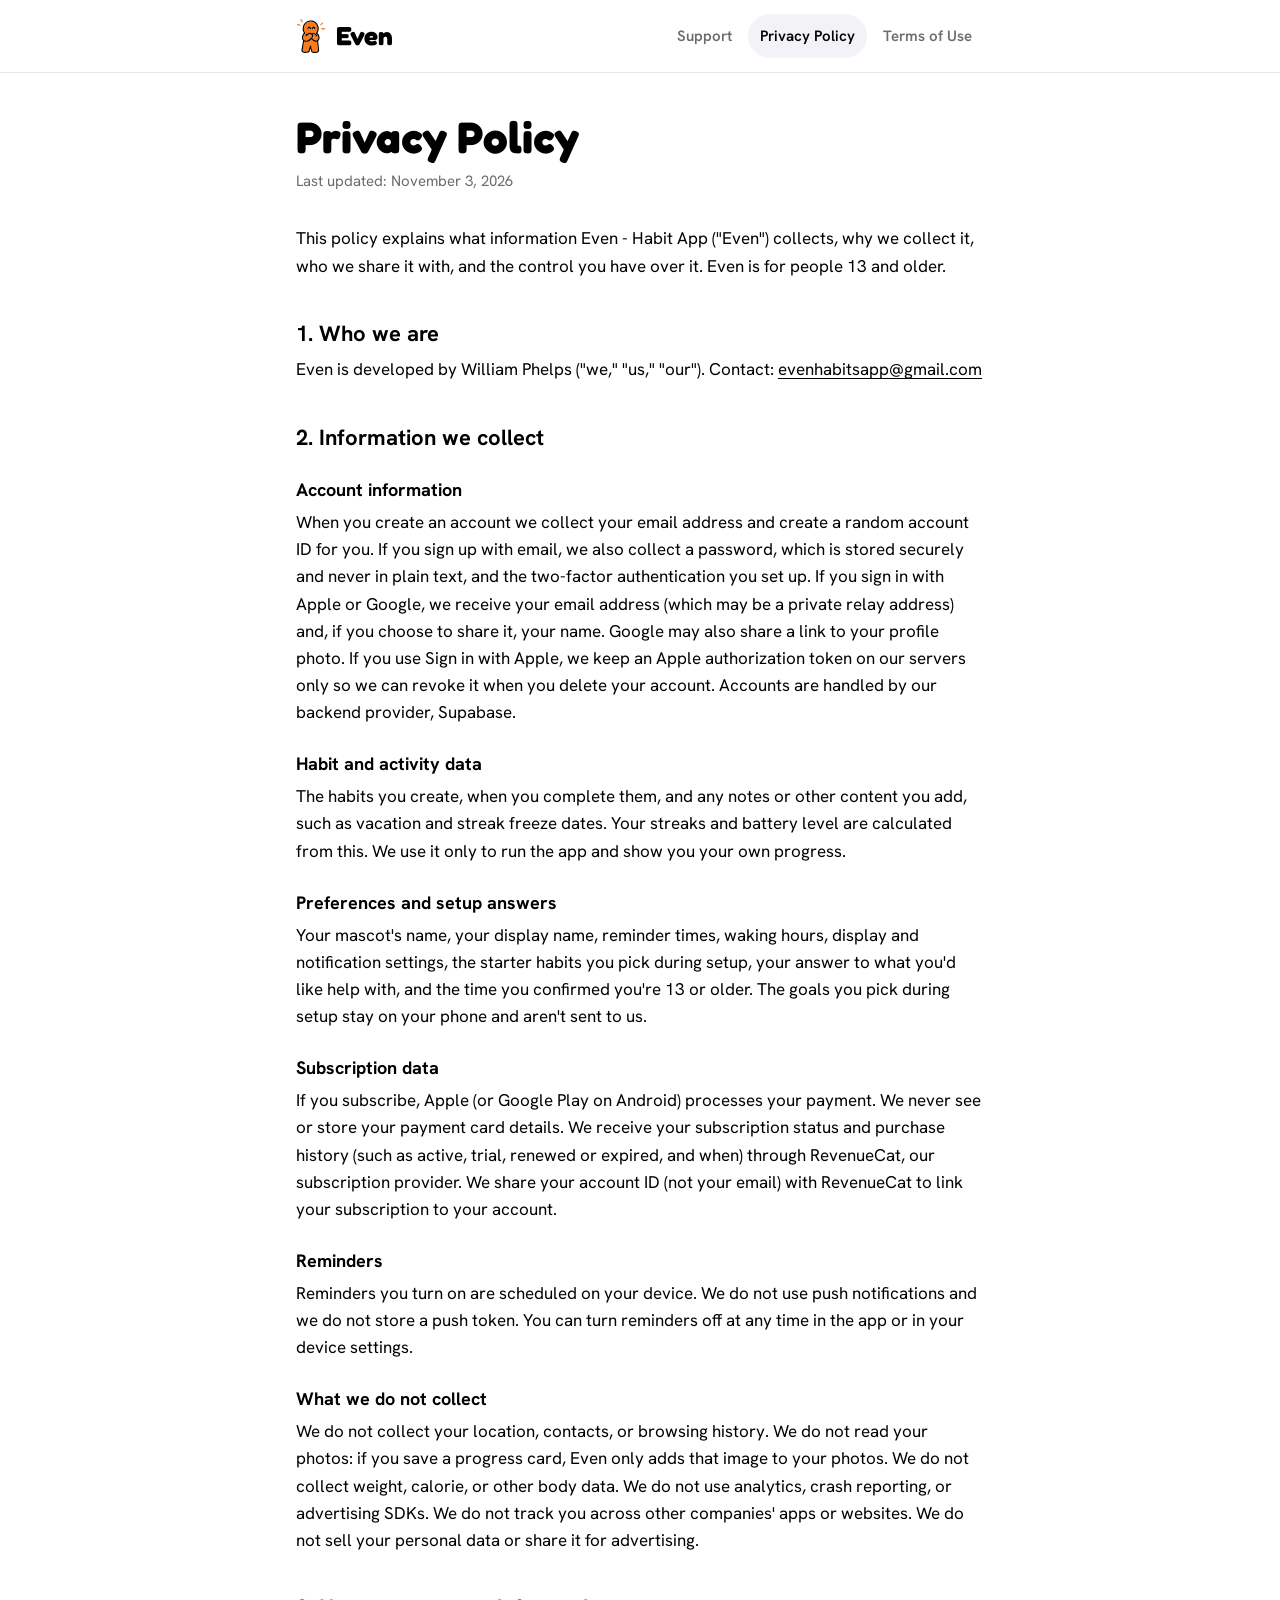
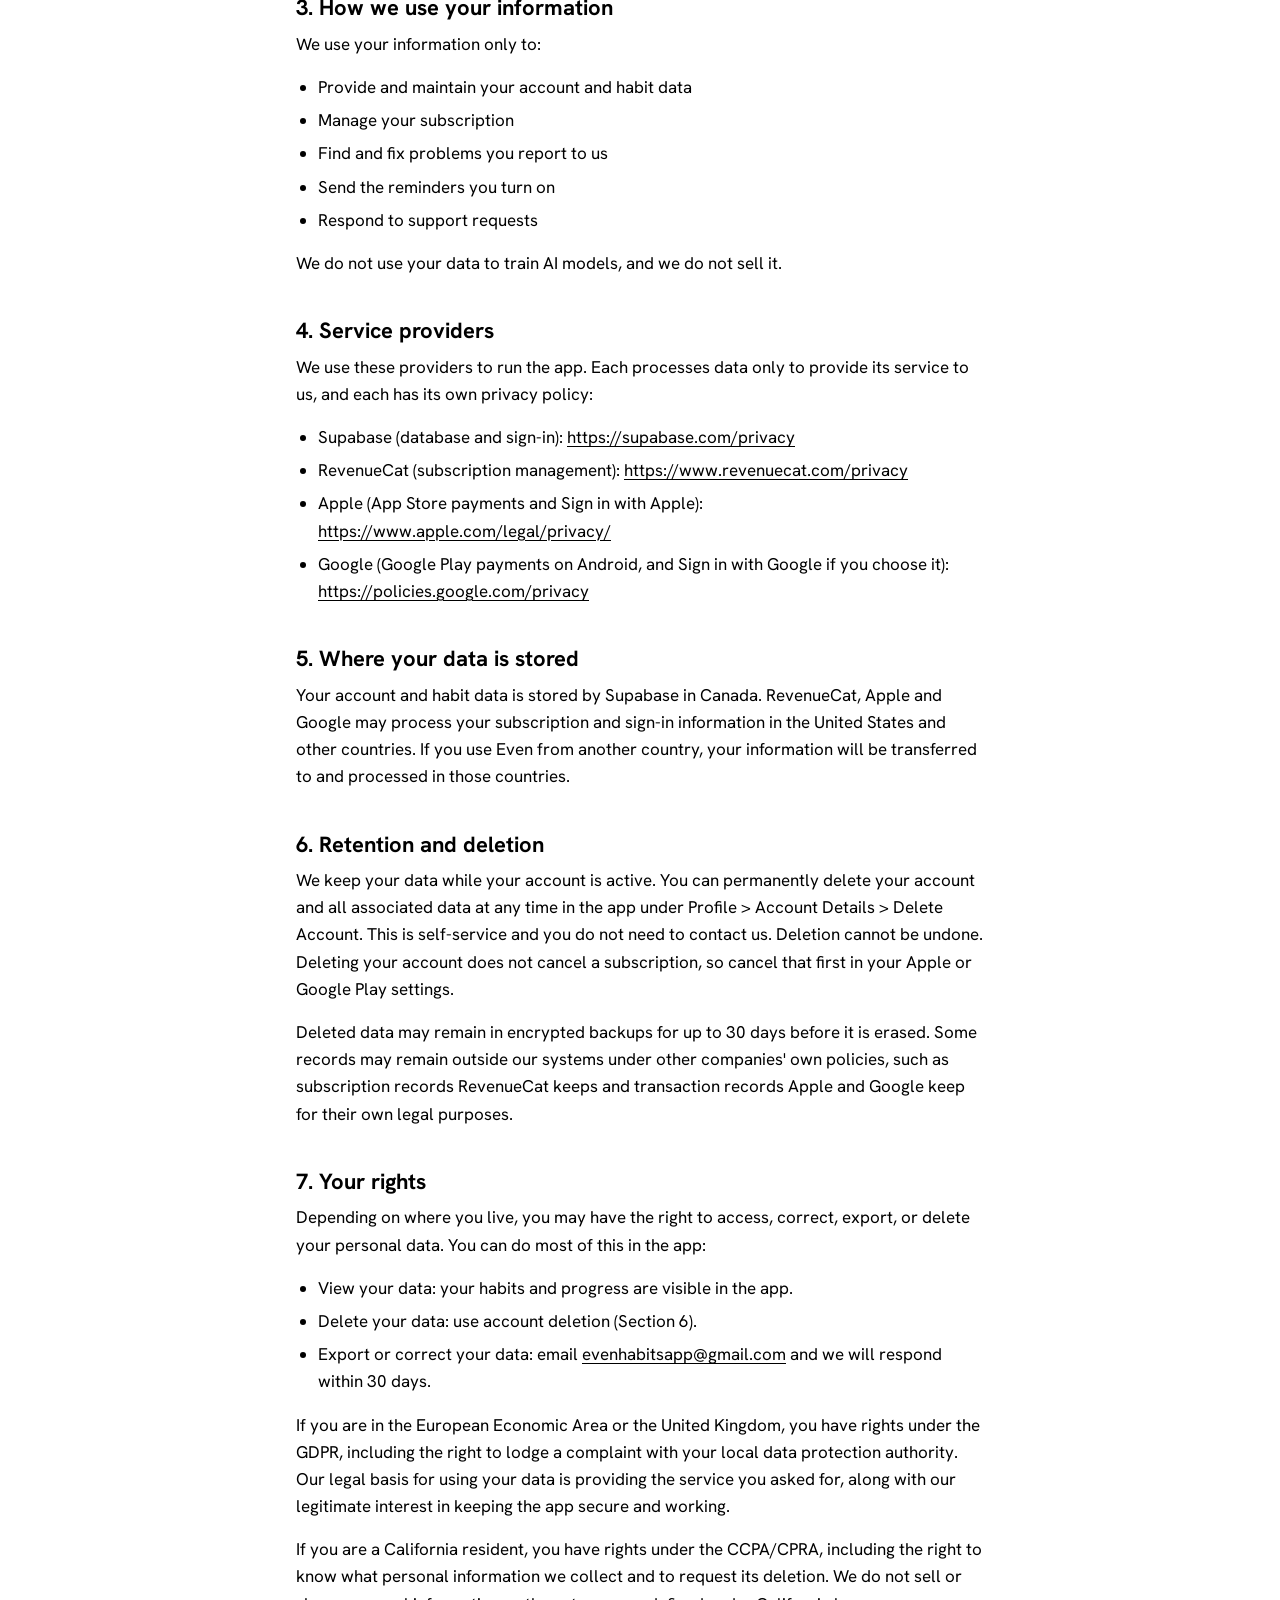
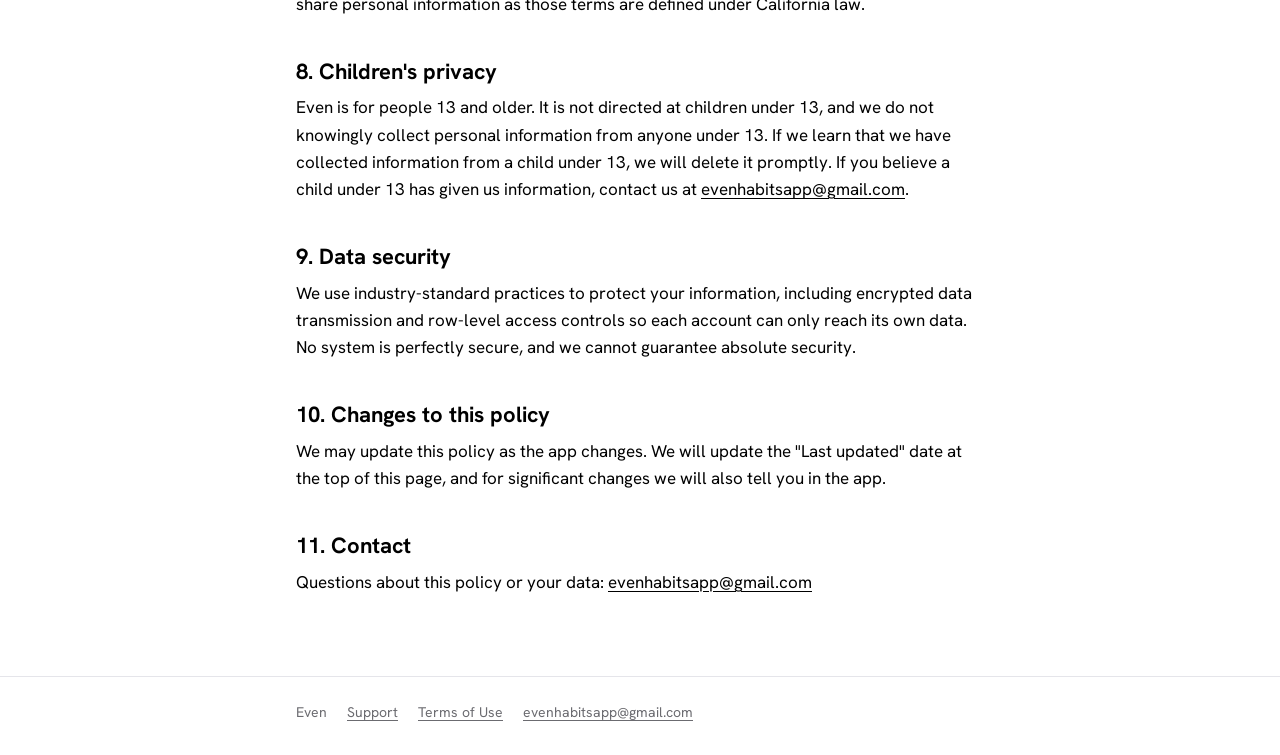
==== privacy/index.html @ cf05f794 "Even support site: Support, Privacy Policy and Terms of Use Co-Authored-By: Claude Opus 5.5 <noreply" ====
<!doctype html>
<html lang="en">
<head>
<meta charset="utf-8">
<meta name="viewport" content="width=device-width, initial-scale=1, viewport-fit=cover">
<meta http-equiv="Content-Security-Policy" content="default-src 'none'; style-src 'self'; font-src 'self'; img-src 'self'; base-uri 'none'; form-action 'none'">
<meta name="referrer" content="no-referrer">
<title>Even Privacy Policy</title>
<meta name="description" content="What Even collects, why, who it's shared with, and the control you have over it.">
<link rel="icon" href="../assets/mascot.svg" type="image/svg+xml">
<link rel="stylesheet" href="../assets/style.css">
</head>
<body>
<header class="site-header">
  <div class="wrap">
    <a class="brand" href="../"><img src="../assets/mascot.svg" alt="">Even</a>
    <nav class="site-nav" aria-label="Pages">
      <a href="../">Support</a>
      <a href="./" aria-current="page">Privacy Policy</a>
      <a href="../terms/">Terms of Use</a>
    </nav>
  </div>
</header>

<main class="wrap">
  <h1>Privacy Policy</h1>
  <p class="updated">Last updated: November 3, 2026</p>

  <p>This policy explains what information Even - Habit App ("Even") collects, why we collect it, who we share it with, and the control you have over it. Even is for people 13 and older.</p>

  <h2>1. Who we are</h2>
  <p>Even is developed by William Phelps ("we," "us," "our"). Contact: <a href="mailto:evenhabitsapp@gmail.com">evenhabitsapp@gmail.com</a></p>

  <h2>2. Information we collect</h2>

  <h3>Account information</h3>
  <p>When you create an account we collect your email address and create a random account ID for you. If you sign up with email, we also collect a password, which is stored securely and never in plain text, and the two-factor authentication you set up. If you sign in with Apple or Google, we receive your email address (which may be a private relay address) and, if you choose to share it, your name. Google may also share a link to your profile photo. If you use Sign in with Apple, we keep an Apple authorization token on our servers only so we can revoke it when you delete your account. Accounts are handled by our backend provider, Supabase.</p>

  <h3>Habit and activity data</h3>
  <p>The habits you create, when you complete them, and any notes or other content you add, such as vacation and streak freeze dates. Your streaks and battery level are calculated from this. We use it only to run the app and show you your own progress.</p>

  <h3>Preferences and setup answers</h3>
  <p>Your mascot's name, your display name, reminder times, waking hours, display and notification settings, the starter habits you pick during setup, your answer to what you'd like help with, and the time you confirmed you're 13 or older. The goals you pick during setup stay on your phone and aren't sent to us.</p>

  <h3>Subscription data</h3>
  <p>If you subscribe, Apple (or Google Play on Android) processes your payment. We never see or store your payment card details. We receive your subscription status and purchase history (such as active, trial, renewed or expired, and when) through RevenueCat, our subscription provider. We share your account ID (not your email) with RevenueCat to link your subscription to your account.</p>

  <h3>Reminders</h3>
  <p>Reminders you turn on are scheduled on your device. We do not use push notifications and we do not store a push token. You can turn reminders off at any time in the app or in your device settings.</p>

  <h3>What we do not collect</h3>
  <p>We do not collect your location, contacts, or browsing history. We do not read your photos: if you save a progress card, Even only adds that image to your photos. We do not collect weight, calorie, or other body data. We do not use analytics, crash reporting, or advertising SDKs. We do not track you across other companies' apps or websites. We do not sell your personal data or share it for advertising.</p>

  <h2>3. How we use your information</h2>
  <p>We use your information only to:</p>
  <ul>
    <li>Provide and maintain your account and habit data</li>
    <li>Manage your subscription</li>
    <li>Find and fix problems you report to us</li>
    <li>Send the reminders you turn on</li>
    <li>Respond to support requests</li>
  </ul>
  <p>We do not use your data to train AI models, and we do not sell it.</p>

  <h2>4. Service providers</h2>
  <p>We use these providers to run the app. Each processes data only to provide its service to us, and each has its own privacy policy:</p>
  <ul>
    <li>Supabase (database and sign-in): <a href="https://supabase.com/privacy">https://supabase.com/privacy</a></li>
    <li>RevenueCat (subscription management): <a href="https://www.revenuecat.com/privacy">https://www.revenuecat.com/privacy</a></li>
    <li>Apple (App Store payments and Sign in with Apple): <a href="https://www.apple.com/legal/privacy/">https://www.apple.com/legal/privacy/</a></li>
    <li>Google (Google Play payments on Android, and Sign in with Google if you choose it): <a href="https://policies.google.com/privacy">https://policies.google.com/privacy</a></li>
  </ul>

  <h2>5. Where your data is stored</h2>
  <p>Your account and habit data is stored by Supabase in Canada. RevenueCat, Apple and Google may process your subscription and sign-in information in the United States and other countries. If you use Even from another country, your information will be transferred to and processed in those countries.</p>

  <h2>6. Retention and deletion</h2>
  <p>We keep your data while your account is active. You can permanently delete your account and all associated data at any time in the app under Profile &gt; Account Details &gt; Delete Account. This is self-service and you do not need to contact us. Deletion cannot be undone. Deleting your account does not cancel a subscription, so cancel that first in your Apple or Google Play settings.</p>
  <p>Deleted data may remain in encrypted backups for up to 30 days before it is erased. Some records may remain outside our systems under other companies' own policies, such as subscription records RevenueCat keeps and transaction records Apple and Google keep for their own legal purposes.</p>

  <h2>7. Your rights</h2>
  <p>Depending on where you live, you may have the right to access, correct, export, or delete your personal data. You can do most of this in the app:</p>
  <ul>
    <li>View your data: your habits and progress are visible in the app.</li>
    <li>Delete your data: use account deletion (Section 6).</li>
    <li>Export or correct your data: email <a href="mailto:evenhabitsapp@gmail.com">evenhabitsapp@gmail.com</a> and we will respond within 30 days.</li>
  </ul>
  <p>If you are in the European Economic Area or the United Kingdom, you have rights under the GDPR, including the right to lodge a complaint with your local data protection authority. Our legal basis for using your data is providing the service you asked for, along with our legitimate interest in keeping the app secure and working.</p>
  <p>If you are a California resident, you have rights under the CCPA/CPRA, including the right to know what personal information we collect and to request its deletion. We do not sell or share personal information as those terms are defined under California law.</p>

  <h2>8. Children's privacy</h2>
  <p>Even is for people 13 and older. It is not directed at children under 13, and we do not knowingly collect personal information from anyone under 13. If we learn that we have collected information from a child under 13, we will delete it promptly. If you believe a child under 13 has given us information, contact us at <a href="mailto:evenhabitsapp@gmail.com">evenhabitsapp@gmail.com</a>.</p>

  <h2>9. Data security</h2>
  <p>We use industry-standard practices to protect your information, including encrypted data transmission and row-level access controls so each account can only reach its own data. No system is perfectly secure, and we cannot guarantee absolute security.</p>

  <h2>10. Changes to this policy</h2>
  <p>We may update this policy as the app changes. We will update the "Last updated" date at the top of this page, and for significant changes we will also tell you in the app.</p>

  <h2>11. Contact</h2>
  <p>Questions about this policy or your data: <a href="mailto:evenhabitsapp@gmail.com">evenhabitsapp@gmail.com</a></p>
</main>

<footer class="site-footer">
  <div class="wrap">
    <span>Even</span>
    <a href="../">Support</a>
    <a href="../terms/">Terms of Use</a>
    <a href="mailto:evenhabitsapp@gmail.com">evenhabitsapp@gmail.com</a>
  </div>
</footer>
</body>
</html>
---- assets/style.css ----
/* Even's support site. Same tokens as the app (theme.ts): plain, iOS-style,
   light or dark from the device setting. Fonts are served from this site
   (SIL Open Font License, see assets/fonts/), nothing loads from elsewhere. */

@font-face { font-family: "Hanken Grotesk"; src: url("fonts/HankenGrotesk_400Regular.ttf") format("truetype"); font-weight: 400; font-display: swap; }
@font-face { font-family: "Hanken Grotesk"; src: url("fonts/HankenGrotesk_600SemiBold.ttf") format("truetype"); font-weight: 600; font-display: swap; }
@font-face { font-family: "Hanken Grotesk"; src: url("fonts/HankenGrotesk_700Bold.ttf") format("truetype"); font-weight: 700; font-display: swap; }
@font-face { font-family: "Fredoka"; src: url("fonts/Fredoka_700Bold.ttf") format("truetype"); font-weight: 700; font-display: swap; }

:root {
  --bg: #FFFFFF;
  --surface: #F2F2F7;
  --ink: #000000;
  --ink-muted: #6B6B70;
  --separator: #E5E5EA;
  --orange: #FF7A1A;
  --on-orange: #000000;
  --body: "Hanken Grotesk", -apple-system, BlinkMacSystemFont, "Segoe UI", Roboto, sans-serif;
  --display: "Fredoka", "Hanken Grotesk", -apple-system, sans-serif;
  color-scheme: light dark;
}

@media (prefers-color-scheme: dark) {
  :root {
    --bg: #1C1C1E;
    --surface: #2C2C2E;
    --ink: #FFFFFF;
    --ink-muted: #A1A1A6;
    --separator: #3A3A3C;
  }
}

* { box-sizing: border-box; }

html { -webkit-text-size-adjust: 100%; }

body {
  margin: 0;
  background: var(--bg);
  color: var(--ink);
  font-family: var(--body);
  font-size: 17px;
  line-height: 1.6;
}

.wrap {
  max-width: 720px;
  margin: 0 auto;
  padding-left: max(16px, env(safe-area-inset-left));
  padding-right: max(16px, env(safe-area-inset-right));
}

a { color: inherit; text-decoration-thickness: 1px; text-underline-offset: 3px; overflow-wrap: anywhere; }
a:focus-visible { outline: 2px solid var(--orange); outline-offset: 2px; border-radius: 4px; }

/* Header: wordmark and the three pages */
.site-header { border-bottom: 1px solid var(--separator); }
.site-header .wrap {
  display: flex;
  flex-wrap: wrap;
  align-items: center;
  justify-content: space-between;
  gap: 8px 24px;
  padding-block: 14px;
}
.brand {
  display: flex;
  align-items: center;
  gap: 10px;
  font-family: var(--display);
  font-weight: 700;
  font-size: 26px;
  text-decoration: none;
}
.brand img { width: 30px; height: auto; }
.site-nav { display: flex; gap: 4px; flex-wrap: wrap; }
.site-nav a {
  font-weight: 600;
  font-size: 15px;
  text-decoration: none;
  color: var(--ink-muted);
  padding: 10px 12px;
  min-height: 44px;
  display: inline-flex;
  align-items: center;
  border-radius: 999px;
}
.site-nav a:hover { color: var(--ink); }
.site-nav a[aria-current="page"] { color: var(--ink); background: var(--surface); }

/* Page body */
main { padding-block: 40px 64px; }
h1 {
  font-family: var(--display);
  font-weight: 700;
  font-size: clamp(32px, 6vw, 44px);
  line-height: 1.1;
  margin: 0 0 8px;
  text-wrap: balance;
}
.updated { color: var(--ink-muted); font-size: 15px; margin: 0 0 32px; }
.lede { font-size: 19px; margin: 0 0 32px; }
h2 { font-size: 22px; font-weight: 700; line-height: 1.3; margin: 40px 0 8px; text-wrap: balance; }
h3 { font-size: 18px; font-weight: 700; margin: 24px 0 4px; }
p, ul, ol { margin: 0 0 16px; }
ul, ol { padding-left: 22px; }
li { margin-bottom: 6px; }
strong { font-weight: 700; }

/* Flat cards, radius 20, no outline or shadow (like the app) */
.card { background: var(--surface); border-radius: 20px; padding: 20px; margin: 0 0 16px; }
.card > :last-child { margin-bottom: 0; }

.contact { display: flex; flex-wrap: wrap; align-items: center; gap: 16px; }
.contact img { width: 72px; height: auto; flex: none; }
.contact div { flex: 1; min-width: 200px; }
.email { font-weight: 700; font-size: 19px; word-break: break-all; }

.button {
  display: inline-flex;
  align-items: center;
  justify-content: center;
  min-height: 48px;
  padding: 0 24px;
  border-radius: 999px;
  background: var(--orange);
  color: var(--on-orange);
  font-weight: 700;
  text-decoration: none;
}

/* Data table: wide content scrolls in its own box */
.table-scroll { overflow-x: auto; margin: 0 0 16px; }
table { border-collapse: collapse; width: 100%; min-width: 520px; font-size: 15px; }
th, td { text-align: left; vertical-align: top; padding: 10px 12px 10px 0; border-bottom: 1px solid var(--separator); }
th { font-weight: 700; }

.site-footer { border-top: 1px solid var(--separator); color: var(--ink-muted); font-size: 14px; }
.site-footer .wrap { padding-block: 24px 32px; display: flex; flex-wrap: wrap; gap: 8px 20px; }
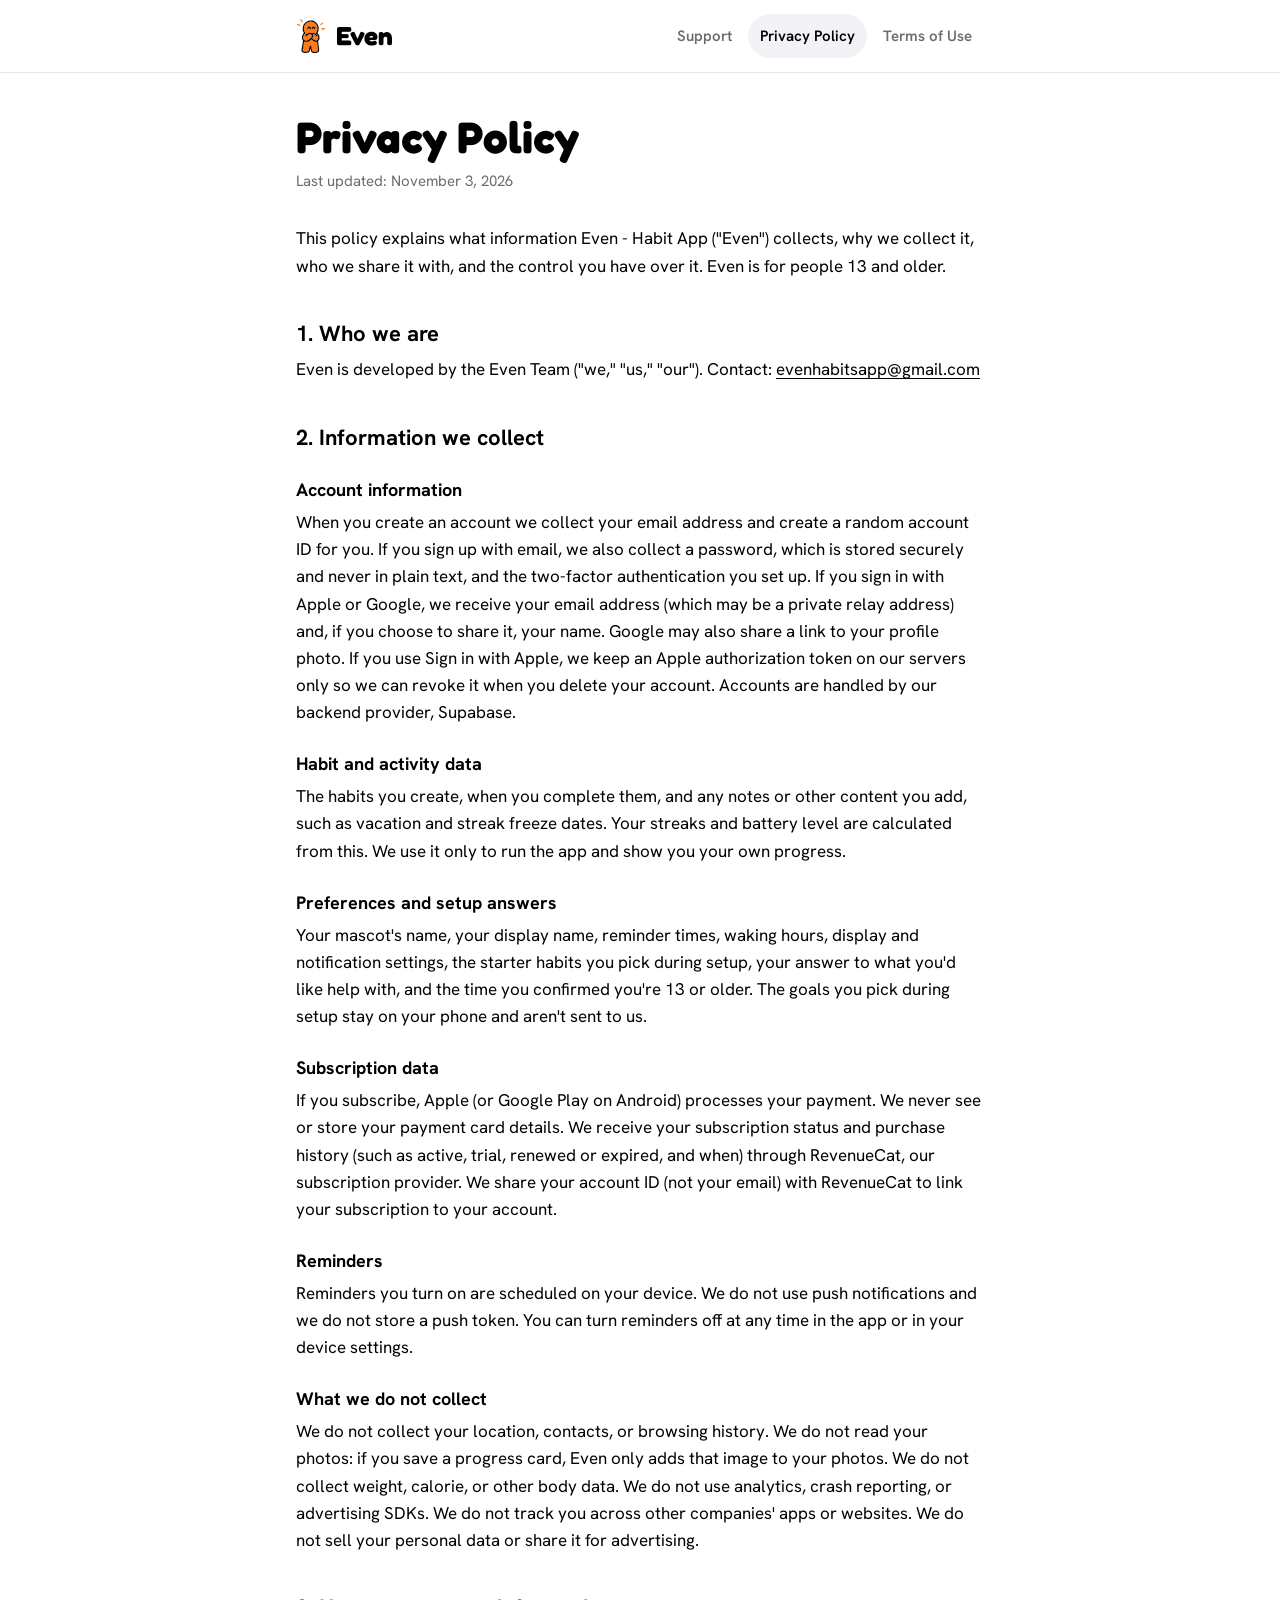
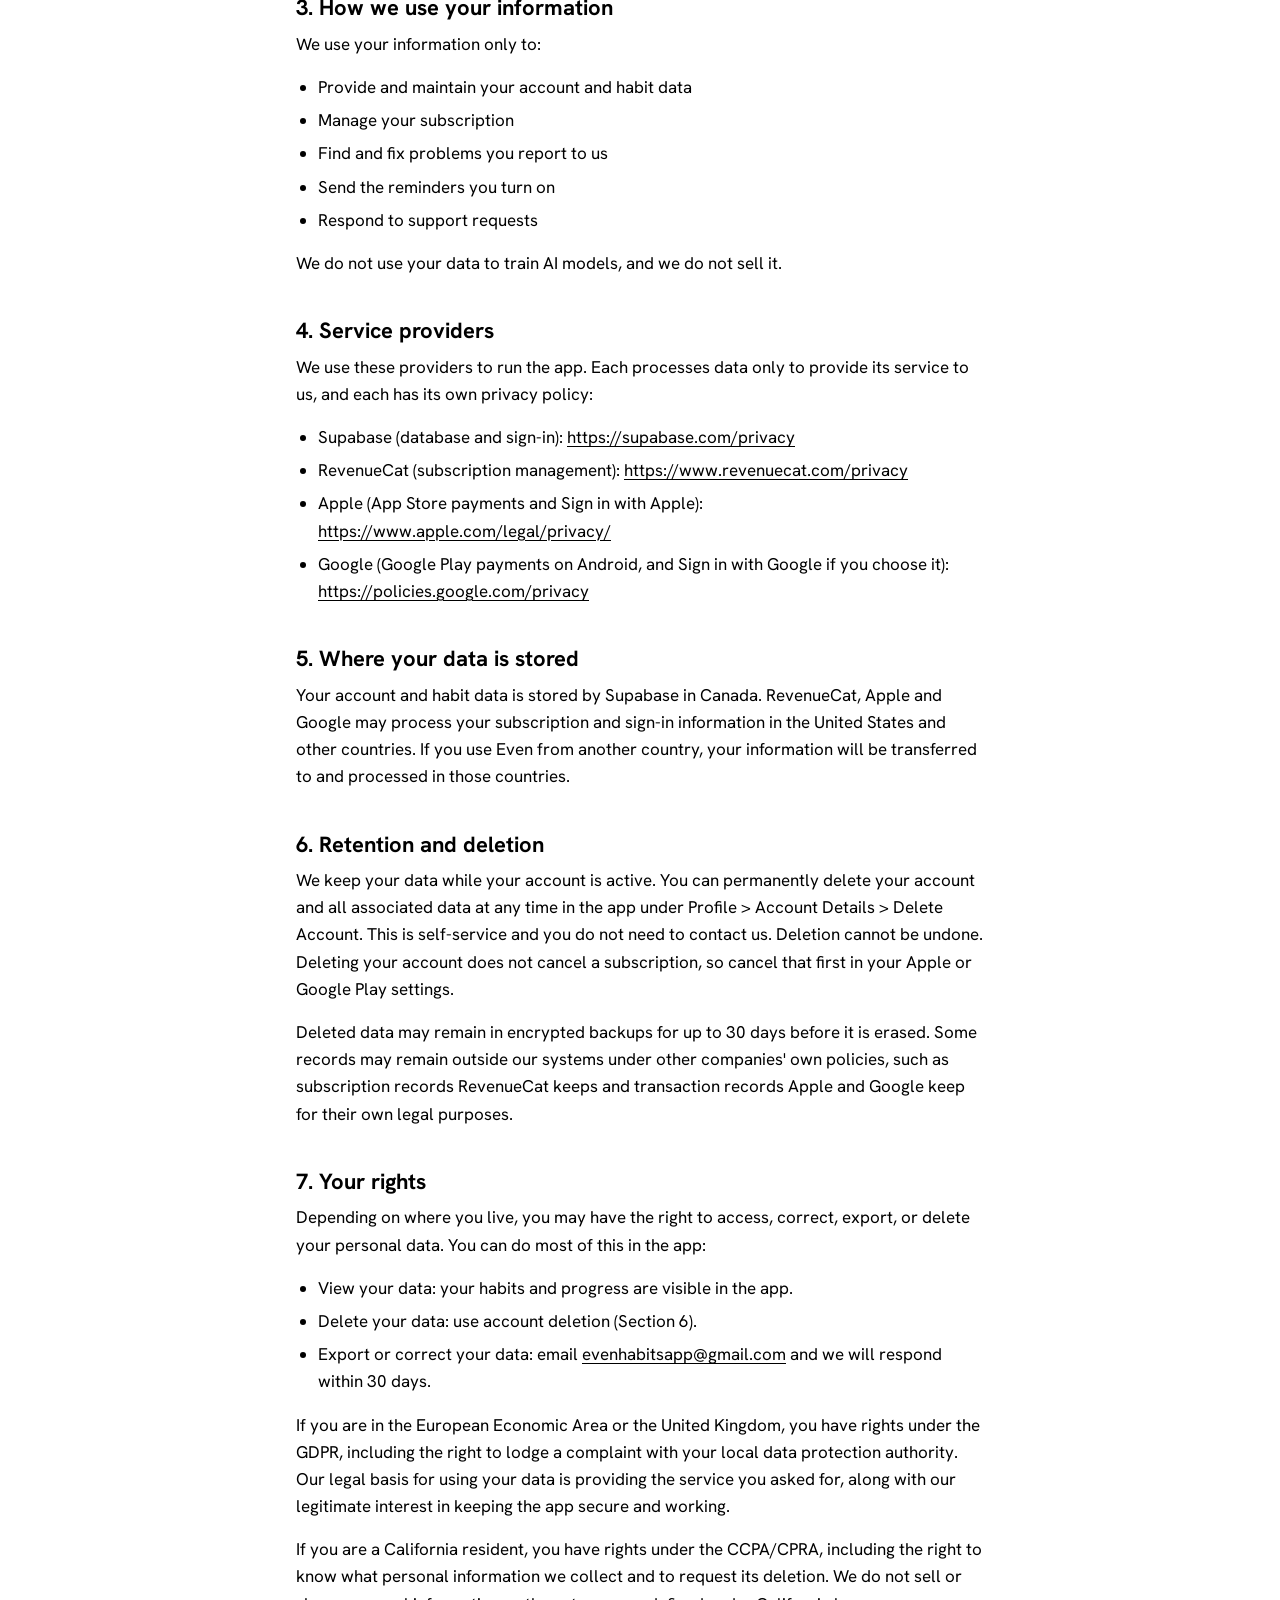
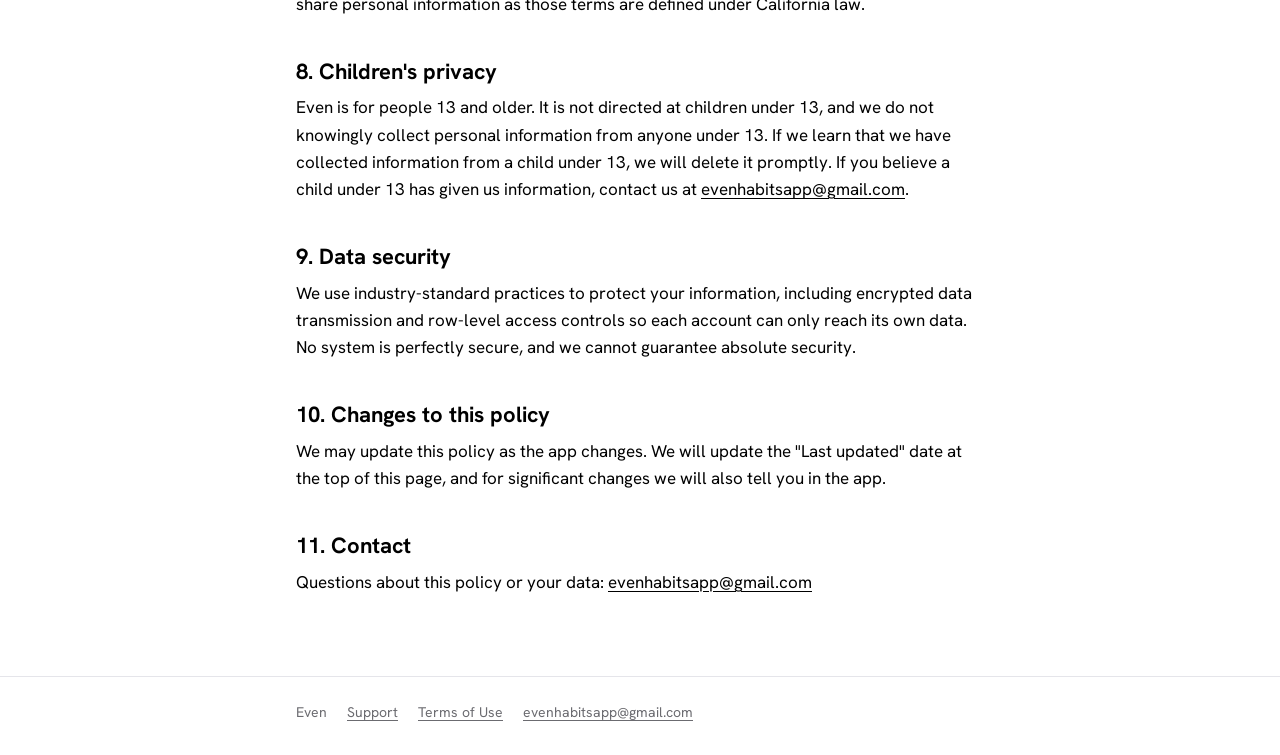
==== commit d9c5ed01: "Update index.html" ====
--- a/privacy/index.html
+++ b/privacy/index.html
@@ -29,7 +29,7 @@
   <p>This policy explains what information Even - Habit App ("Even") collects, why we collect it, who we share it with, and the control you have over it. Even is for people 13 and older.</p>
 
   <h2>1. Who we are</h2>
-  <p>Even is developed by William Phelps ("we," "us," "our"). Contact: <a href="mailto:evenhabitsapp@gmail.com">evenhabitsapp@gmail.com</a></p>
+  <p>Even is developed by the Even Team ("we," "us," "our"). Contact: <a href="mailto:evenhabitsapp@gmail.com">evenhabitsapp@gmail.com</a></p>
 
   <h2>2. Information we collect</h2>
 
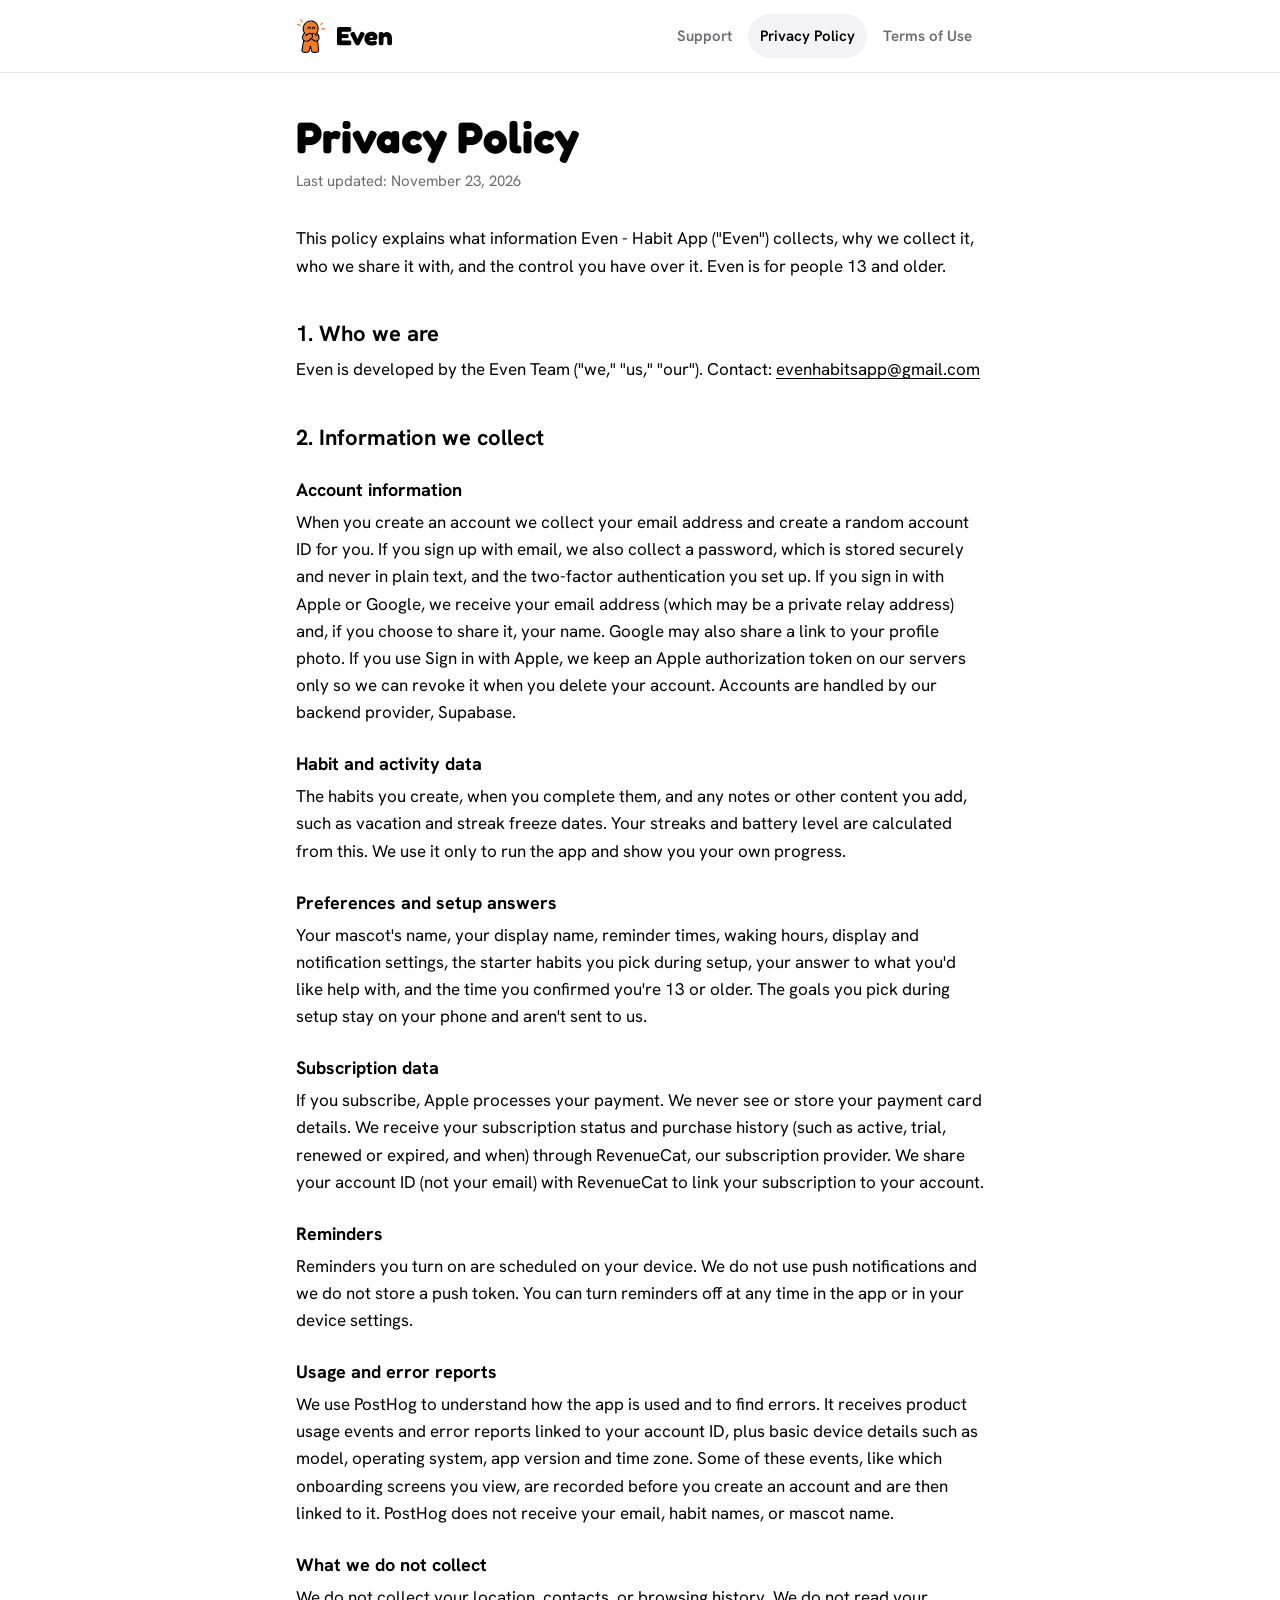
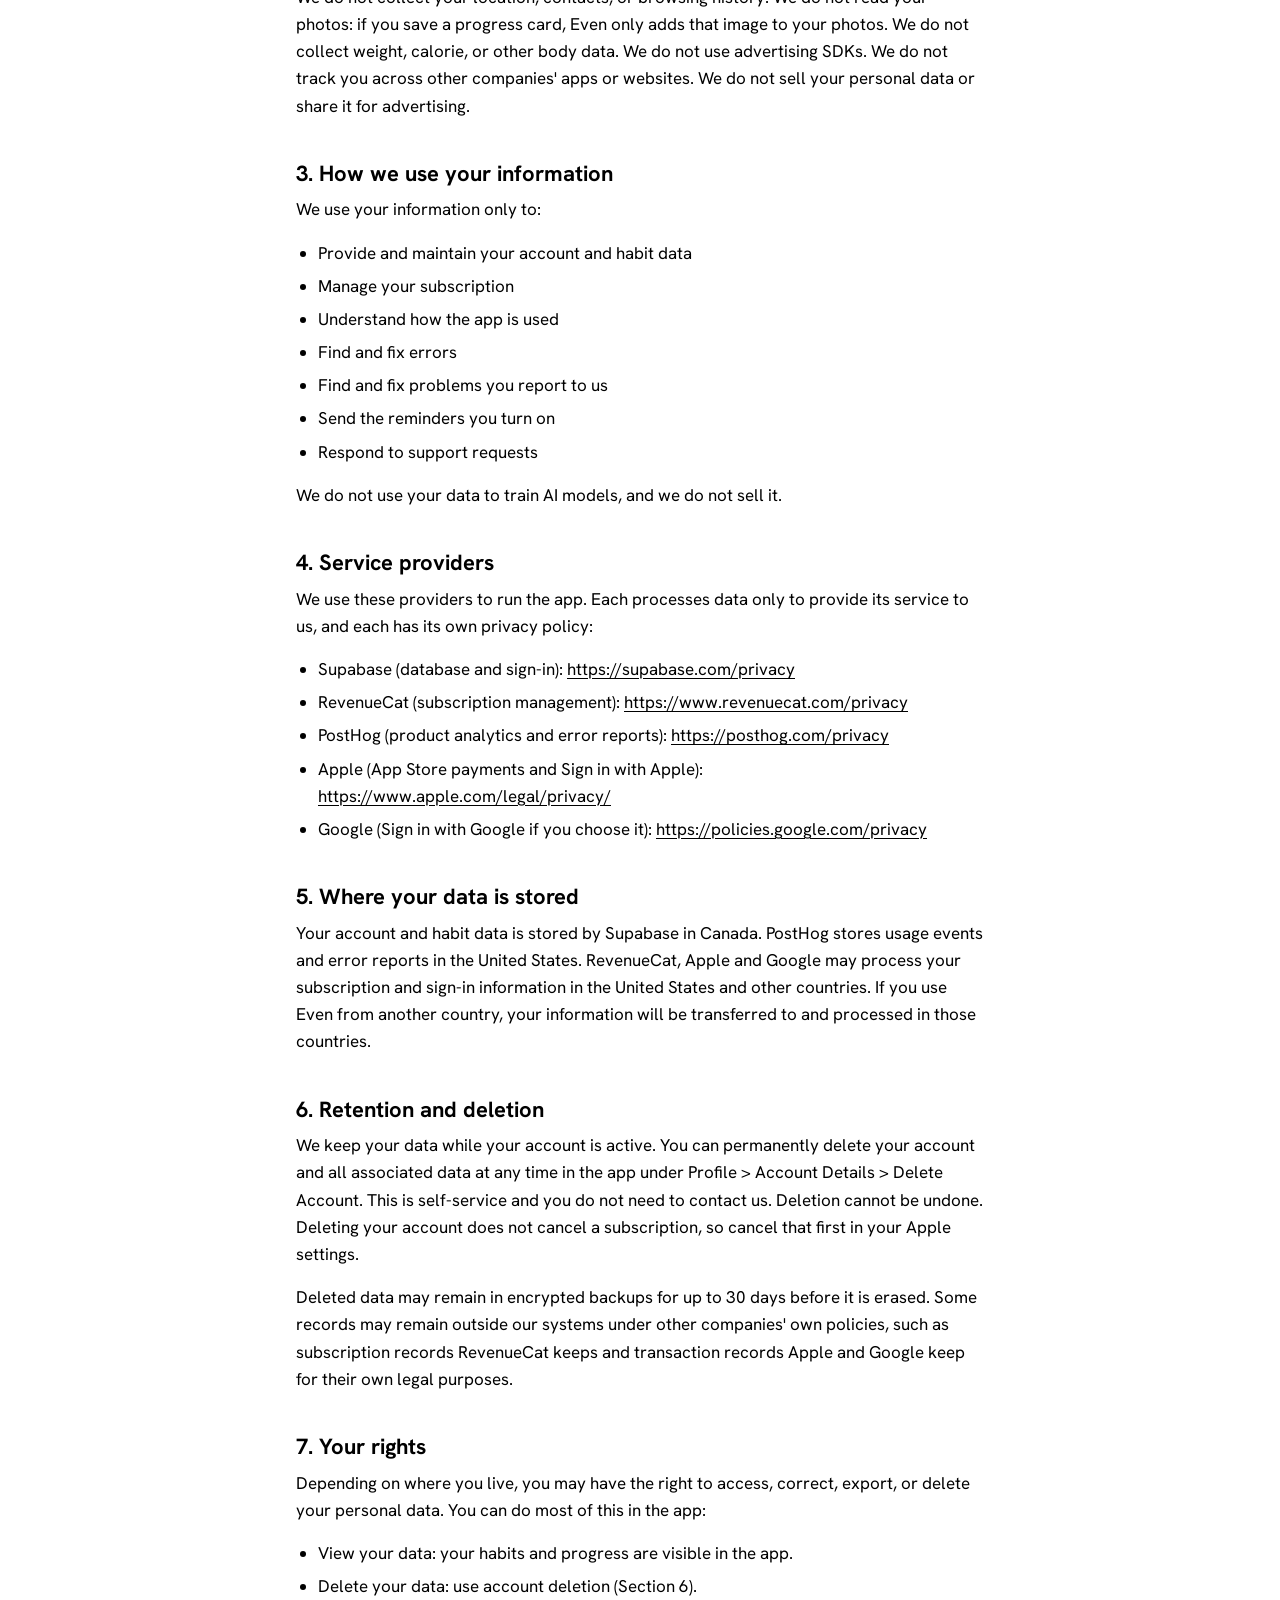
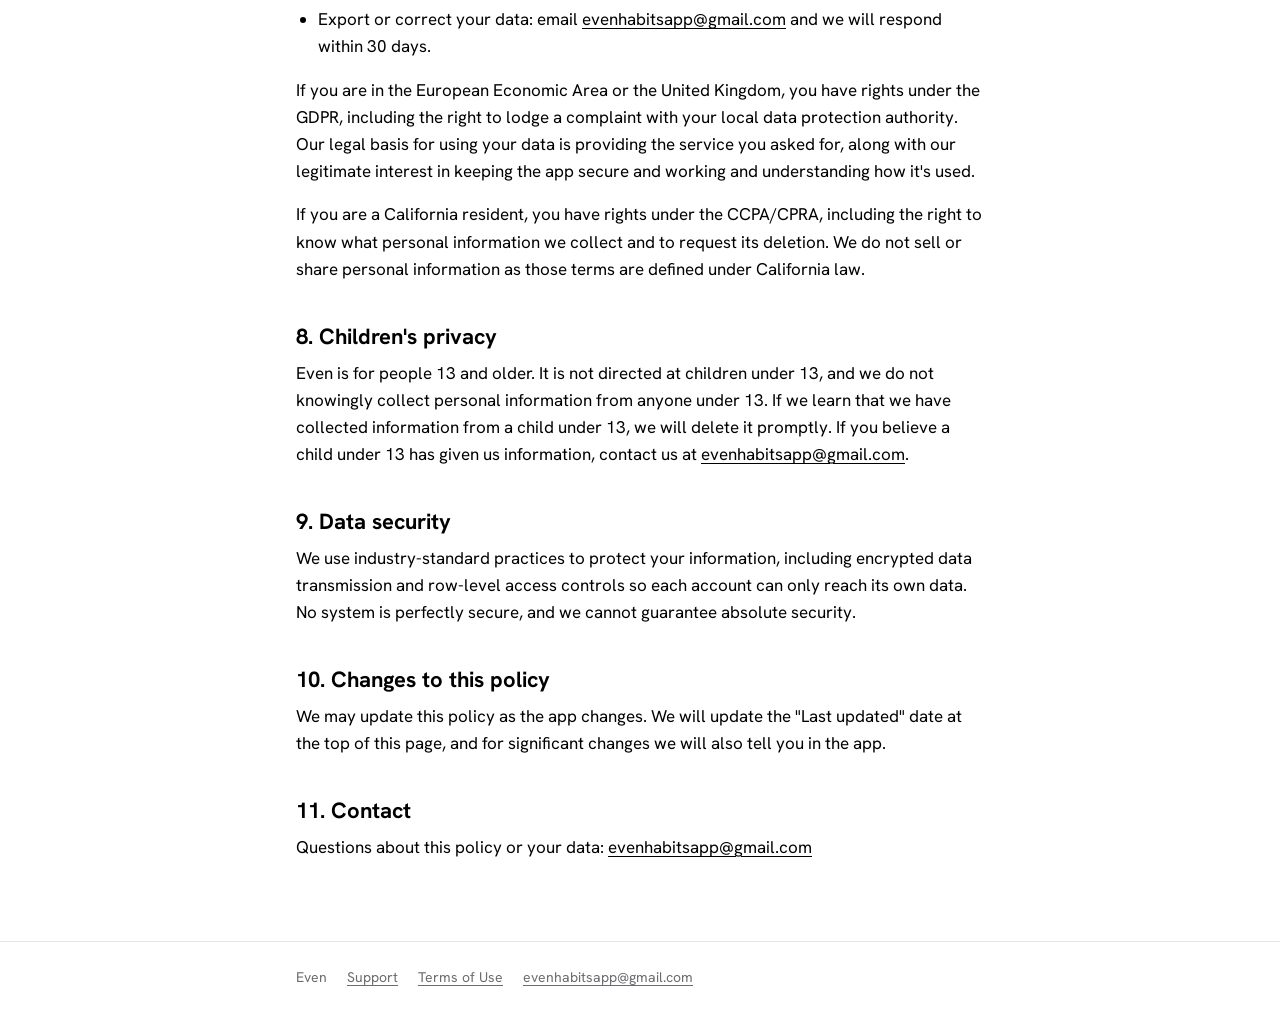
==== commit 833ccec6: "Privacy Policy: PostHog for usage events and error reports; iOS only - New Usage and error reports s" ====
--- a/privacy/index.html
+++ b/privacy/index.html
@@ -24,7 +24,7 @@
 
 <main class="wrap">
   <h1>Privacy Policy</h1>
-  <p class="updated">Last updated: November 3, 2026</p>
+  <p class="updated">Last updated: November 23, 2026</p>
 
   <p>This policy explains what information Even - Habit App ("Even") collects, why we collect it, who we share it with, and the control you have over it. Even is for people 13 and older.</p>
 
@@ -43,19 +43,24 @@
   <p>Your mascot's name, your display name, reminder times, waking hours, display and notification settings, the starter habits you pick during setup, your answer to what you'd like help with, and the time you confirmed you're 13 or older. The goals you pick during setup stay on your phone and aren't sent to us.</p>
 
   <h3>Subscription data</h3>
-  <p>If you subscribe, Apple (or Google Play on Android) processes your payment. We never see or store your payment card details. We receive your subscription status and purchase history (such as active, trial, renewed or expired, and when) through RevenueCat, our subscription provider. We share your account ID (not your email) with RevenueCat to link your subscription to your account.</p>
+  <p>If you subscribe, Apple processes your payment. We never see or store your payment card details. We receive your subscription status and purchase history (such as active, trial, renewed or expired, and when) through RevenueCat, our subscription provider. We share your account ID (not your email) with RevenueCat to link your subscription to your account.</p>
 
   <h3>Reminders</h3>
   <p>Reminders you turn on are scheduled on your device. We do not use push notifications and we do not store a push token. You can turn reminders off at any time in the app or in your device settings.</p>
 
+  <h3>Usage and error reports</h3>
+  <p>We use PostHog to understand how the app is used and to find errors. It receives product usage events and error reports linked to your account ID, plus basic device details such as model, operating system, app version and time zone. Some of these events, like which onboarding screens you view, are recorded before you create an account and are then linked to it. PostHog does not receive your email, habit names, or mascot name.</p>
+
   <h3>What we do not collect</h3>
-  <p>We do not collect your location, contacts, or browsing history. We do not read your photos: if you save a progress card, Even only adds that image to your photos. We do not collect weight, calorie, or other body data. We do not use analytics, crash reporting, or advertising SDKs. We do not track you across other companies' apps or websites. We do not sell your personal data or share it for advertising.</p>
+  <p>We do not collect your location, contacts, or browsing history. We do not read your photos: if you save a progress card, Even only adds that image to your photos. We do not collect weight, calorie, or other body data. We do not use advertising SDKs. We do not track you across other companies' apps or websites. We do not sell your personal data or share it for advertising.</p>
 
   <h2>3. How we use your information</h2>
   <p>We use your information only to:</p>
   <ul>
     <li>Provide and maintain your account and habit data</li>
     <li>Manage your subscription</li>
+    <li>Understand how the app is used</li>
+    <li>Find and fix errors</li>
     <li>Find and fix problems you report to us</li>
     <li>Send the reminders you turn on</li>
     <li>Respond to support requests</li>
@@ -67,15 +72,16 @@
   <ul>
     <li>Supabase (database and sign-in): <a href="https://supabase.com/privacy">https://supabase.com/privacy</a></li>
     <li>RevenueCat (subscription management): <a href="https://www.revenuecat.com/privacy">https://www.revenuecat.com/privacy</a></li>
+    <li>PostHog (product analytics and error reports): <a href="https://posthog.com/privacy">https://posthog.com/privacy</a></li>
     <li>Apple (App Store payments and Sign in with Apple): <a href="https://www.apple.com/legal/privacy/">https://www.apple.com/legal/privacy/</a></li>
-    <li>Google (Google Play payments on Android, and Sign in with Google if you choose it): <a href="https://policies.google.com/privacy">https://policies.google.com/privacy</a></li>
+    <li>Google (Sign in with Google if you choose it): <a href="https://policies.google.com/privacy">https://policies.google.com/privacy</a></li>
   </ul>
 
   <h2>5. Where your data is stored</h2>
-  <p>Your account and habit data is stored by Supabase in Canada. RevenueCat, Apple and Google may process your subscription and sign-in information in the United States and other countries. If you use Even from another country, your information will be transferred to and processed in those countries.</p>
+  <p>Your account and habit data is stored by Supabase in Canada. PostHog stores usage events and error reports in the United States. RevenueCat, Apple and Google may process your subscription and sign-in information in the United States and other countries. If you use Even from another country, your information will be transferred to and processed in those countries.</p>
 
   <h2>6. Retention and deletion</h2>
-  <p>We keep your data while your account is active. You can permanently delete your account and all associated data at any time in the app under Profile &gt; Account Details &gt; Delete Account. This is self-service and you do not need to contact us. Deletion cannot be undone. Deleting your account does not cancel a subscription, so cancel that first in your Apple or Google Play settings.</p>
+  <p>We keep your data while your account is active. You can permanently delete your account and all associated data at any time in the app under Profile &gt; Account Details &gt; Delete Account. This is self-service and you do not need to contact us. Deletion cannot be undone. Deleting your account does not cancel a subscription, so cancel that first in your Apple settings.</p>
   <p>Deleted data may remain in encrypted backups for up to 30 days before it is erased. Some records may remain outside our systems under other companies' own policies, such as subscription records RevenueCat keeps and transaction records Apple and Google keep for their own legal purposes.</p>
 
   <h2>7. Your rights</h2>
@@ -85,7 +91,7 @@
     <li>Delete your data: use account deletion (Section 6).</li>
     <li>Export or correct your data: email <a href="mailto:evenhabitsapp@gmail.com">evenhabitsapp@gmail.com</a> and we will respond within 30 days.</li>
   </ul>
-  <p>If you are in the European Economic Area or the United Kingdom, you have rights under the GDPR, including the right to lodge a complaint with your local data protection authority. Our legal basis for using your data is providing the service you asked for, along with our legitimate interest in keeping the app secure and working.</p>
+  <p>If you are in the European Economic Area or the United Kingdom, you have rights under the GDPR, including the right to lodge a complaint with your local data protection authority. Our legal basis for using your data is providing the service you asked for, along with our legitimate interest in keeping the app secure and working and understanding how it's used.</p>
   <p>If you are a California resident, you have rights under the CCPA/CPRA, including the right to know what personal information we collect and to request its deletion. We do not sell or share personal information as those terms are defined under California law.</p>
 
   <h2>8. Children's privacy</h2>
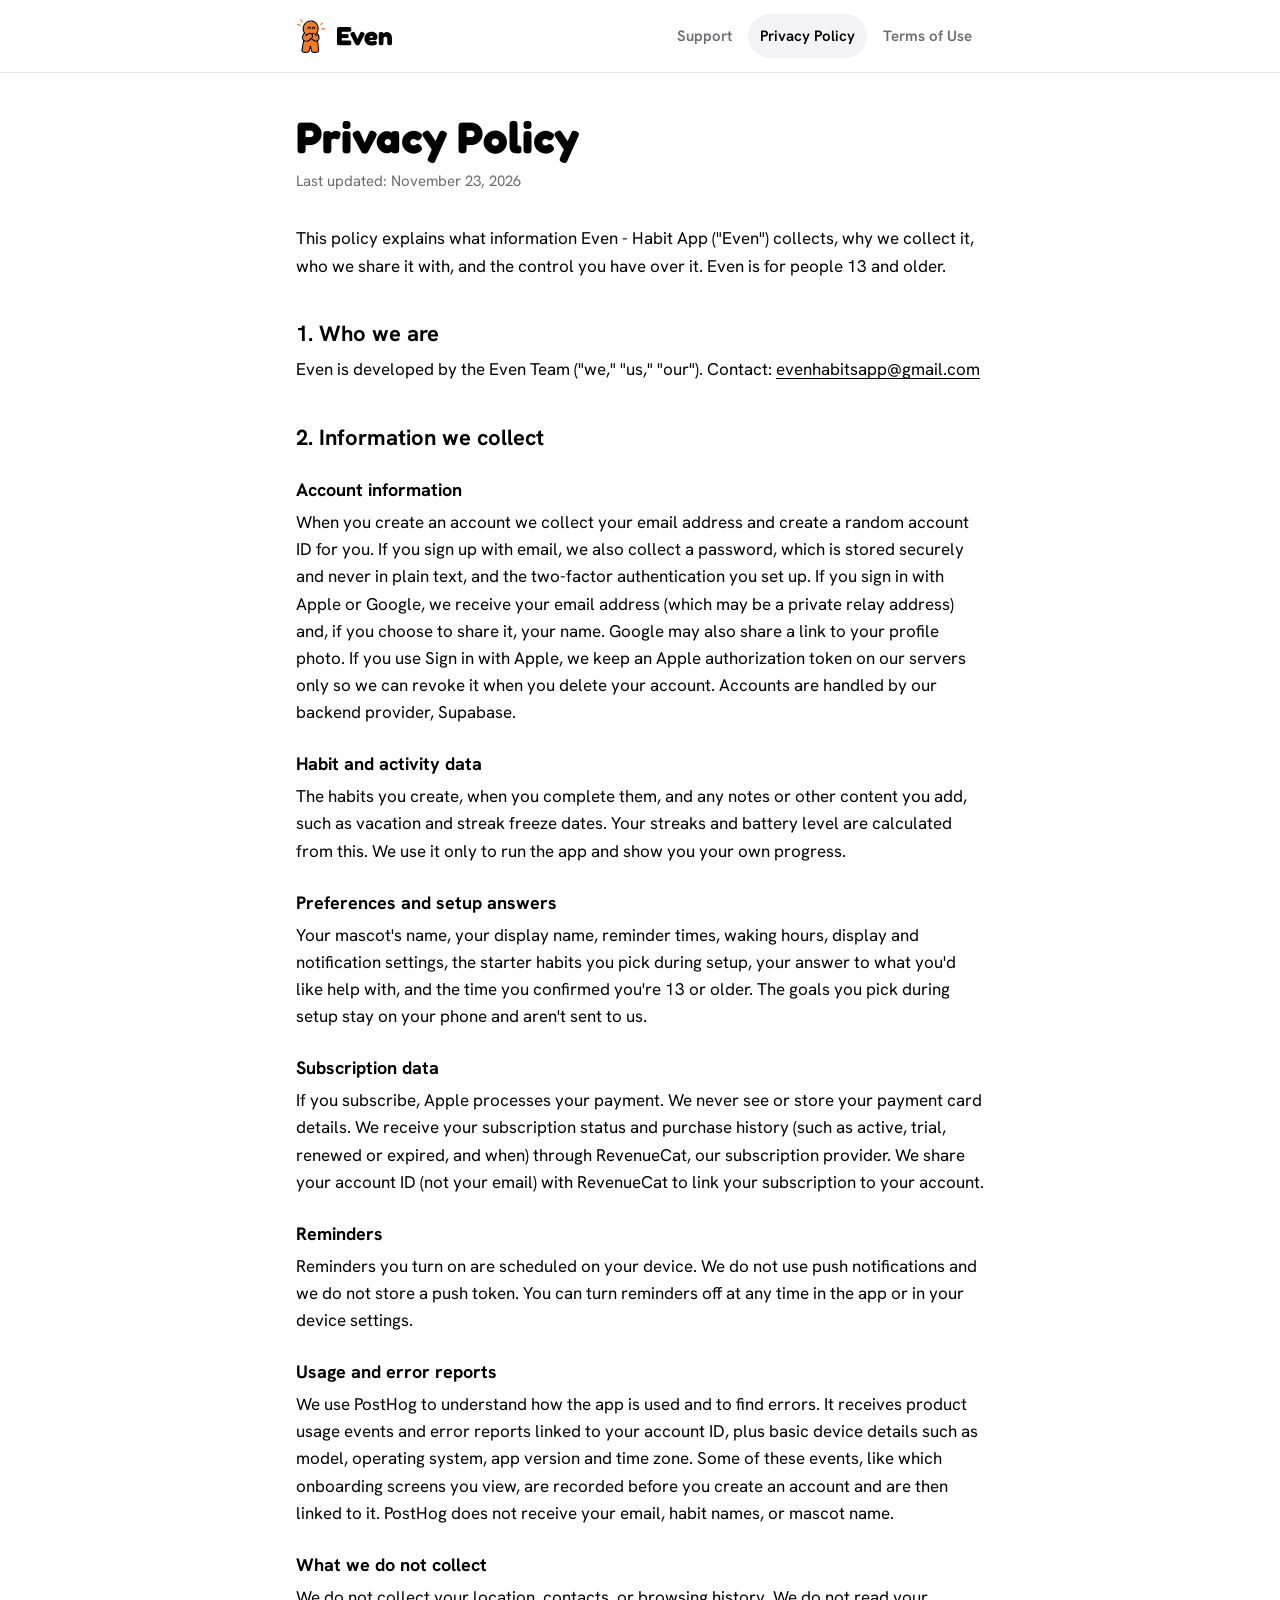
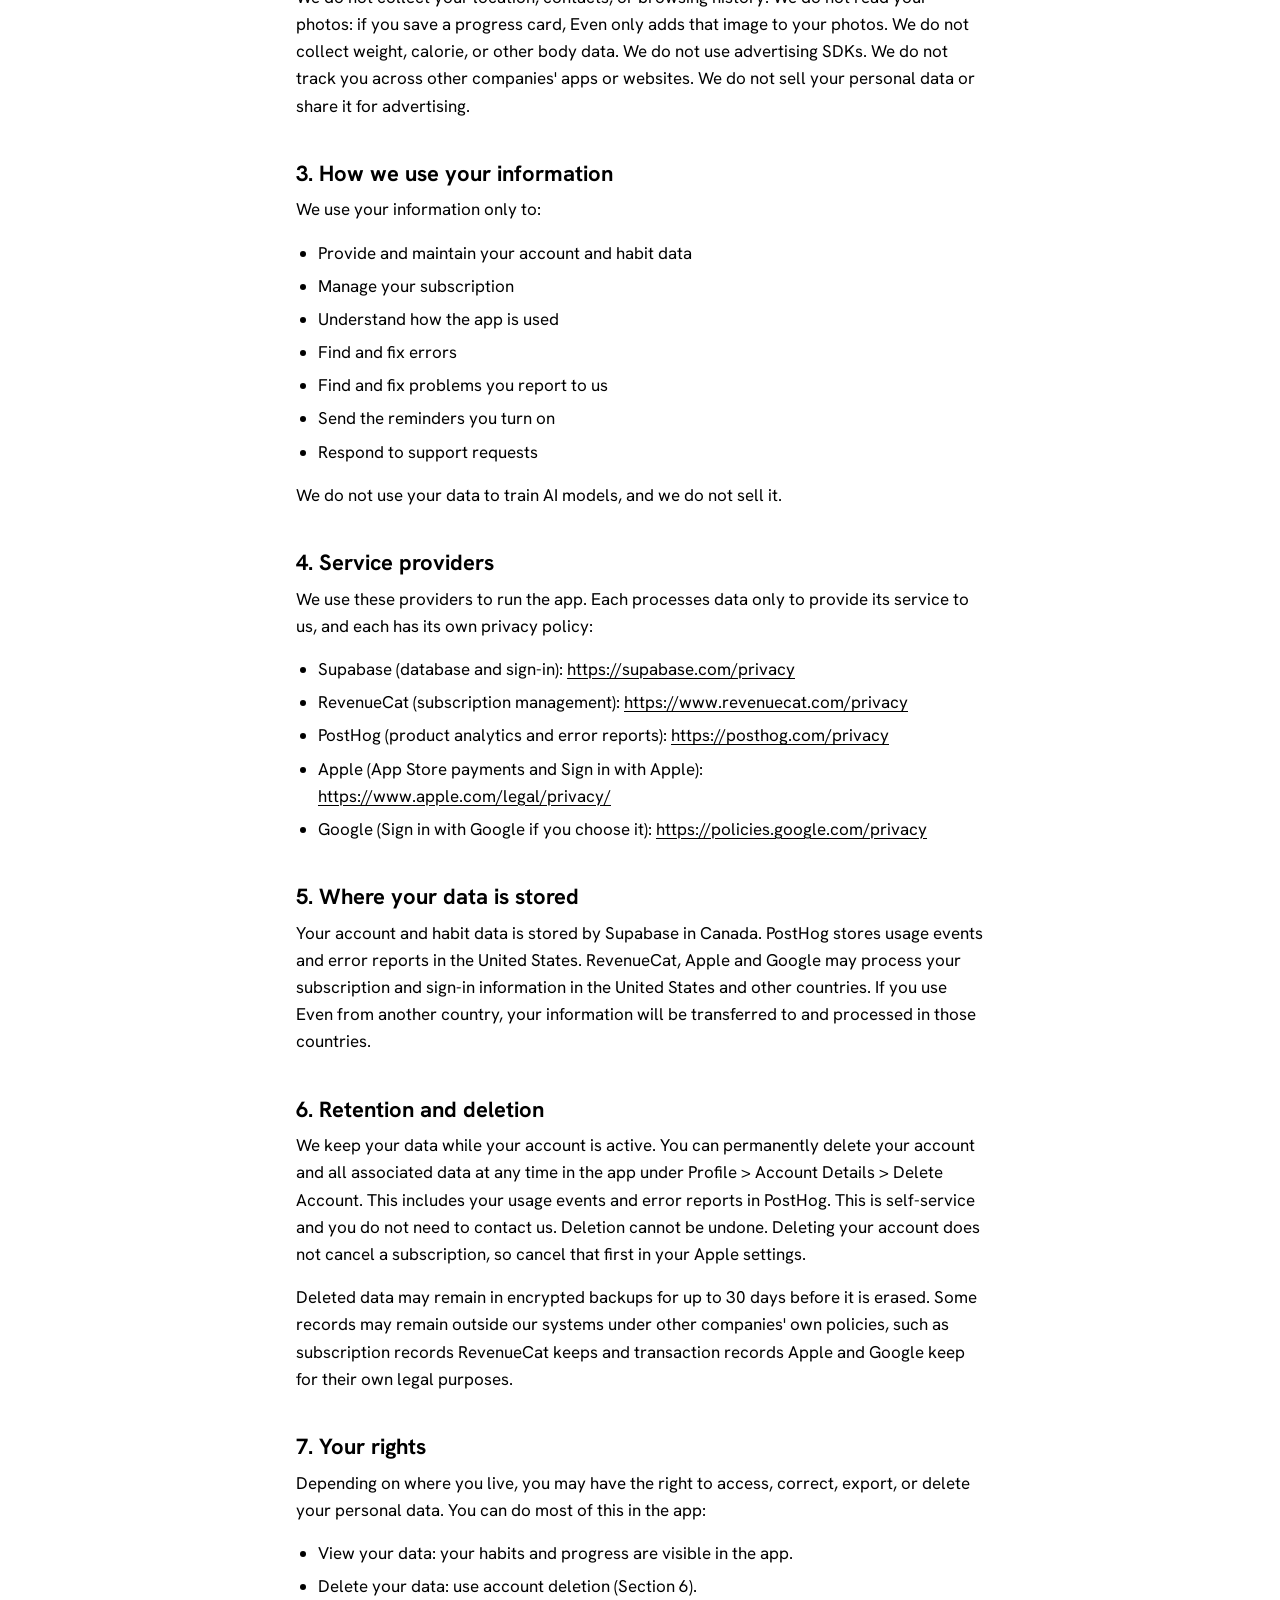
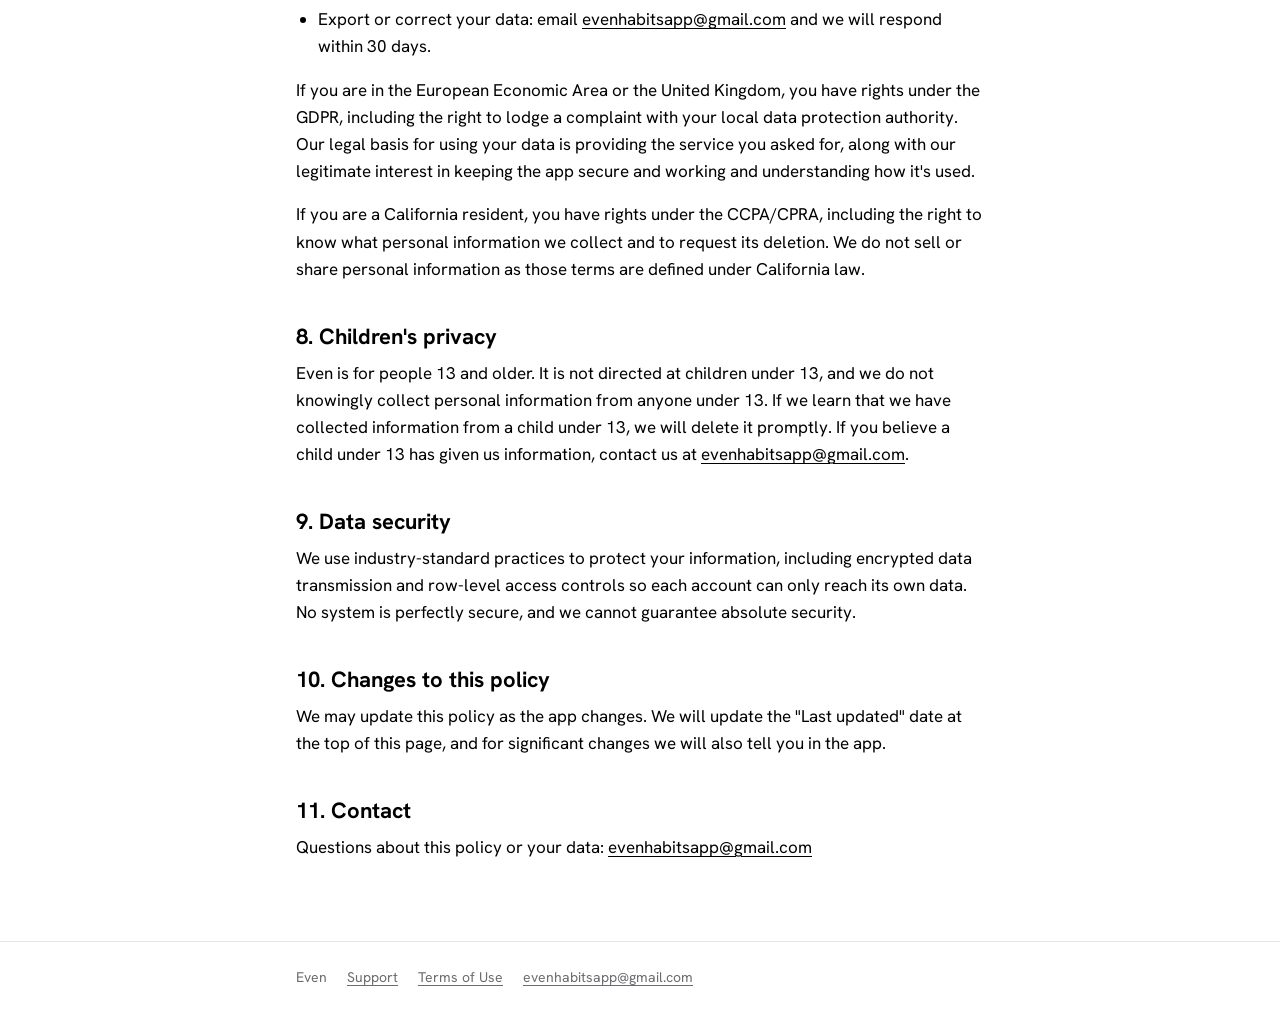
==== commit 5f3f2aac: "Privacy Policy: account deletion also deletes PostHog usage events and error reports delete-account " ====
--- a/privacy/index.html
+++ b/privacy/index.html
@@ -81,7 +81,7 @@
   <p>Your account and habit data is stored by Supabase in Canada. PostHog stores usage events and error reports in the United States. RevenueCat, Apple and Google may process your subscription and sign-in information in the United States and other countries. If you use Even from another country, your information will be transferred to and processed in those countries.</p>
 
   <h2>6. Retention and deletion</h2>
-  <p>We keep your data while your account is active. You can permanently delete your account and all associated data at any time in the app under Profile &gt; Account Details &gt; Delete Account. This is self-service and you do not need to contact us. Deletion cannot be undone. Deleting your account does not cancel a subscription, so cancel that first in your Apple settings.</p>
+  <p>We keep your data while your account is active. You can permanently delete your account and all associated data at any time in the app under Profile &gt; Account Details &gt; Delete Account. This includes your usage events and error reports in PostHog. This is self-service and you do not need to contact us. Deletion cannot be undone. Deleting your account does not cancel a subscription, so cancel that first in your Apple settings.</p>
   <p>Deleted data may remain in encrypted backups for up to 30 days before it is erased. Some records may remain outside our systems under other companies' own policies, such as subscription records RevenueCat keeps and transaction records Apple and Google keep for their own legal purposes.</p>
 
   <h2>7. Your rights</h2>
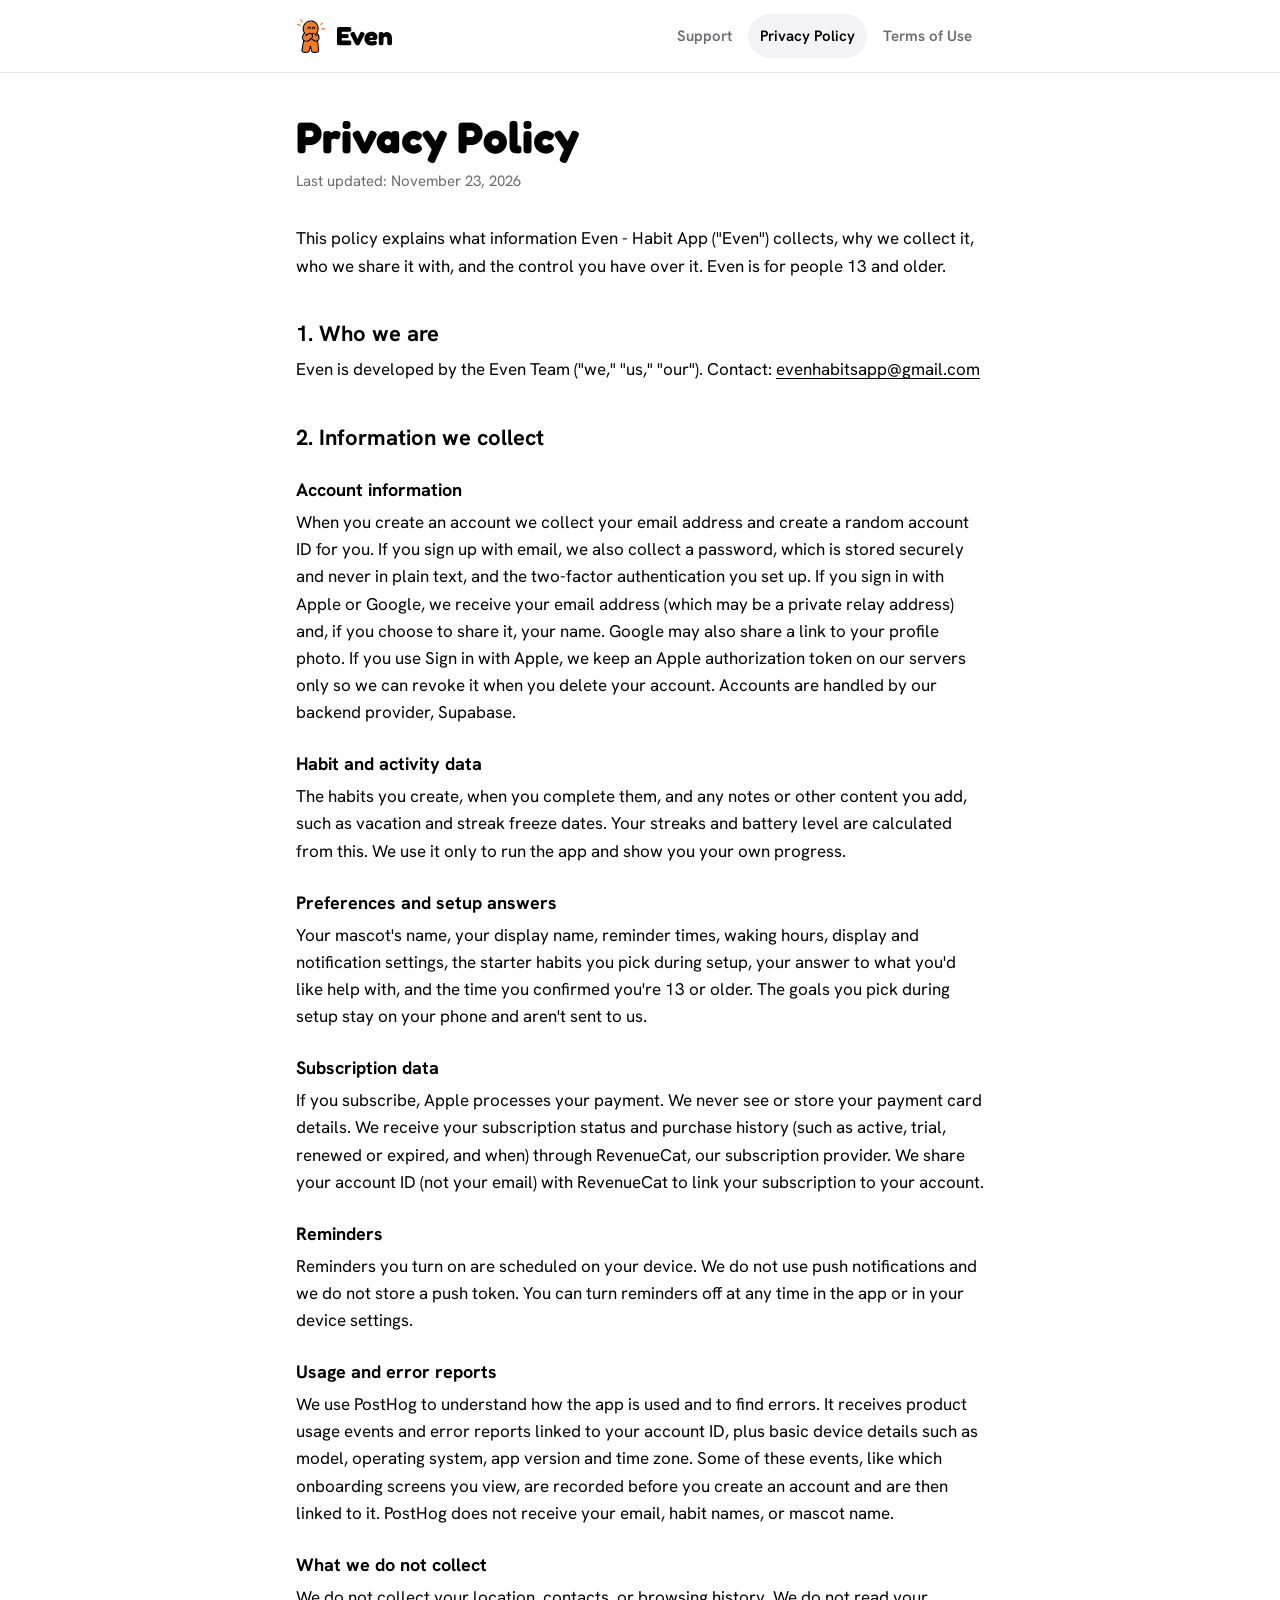
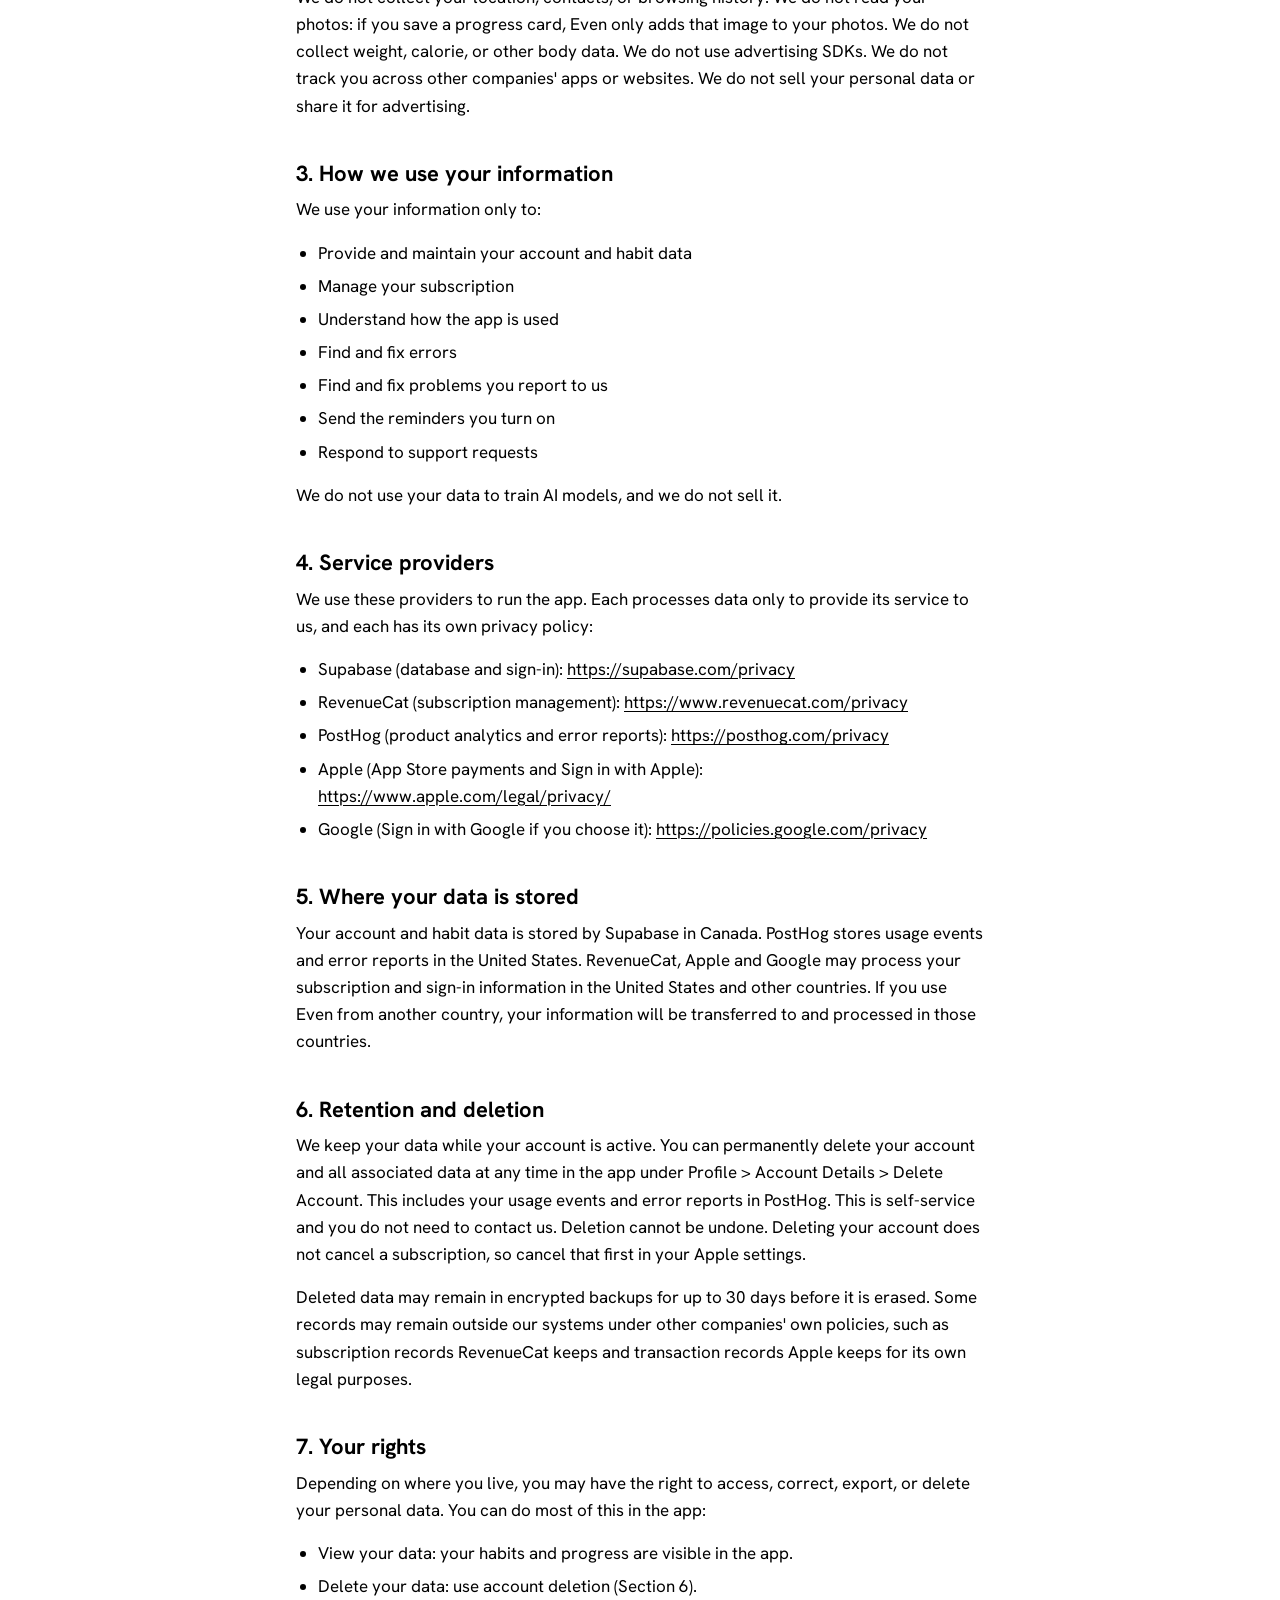
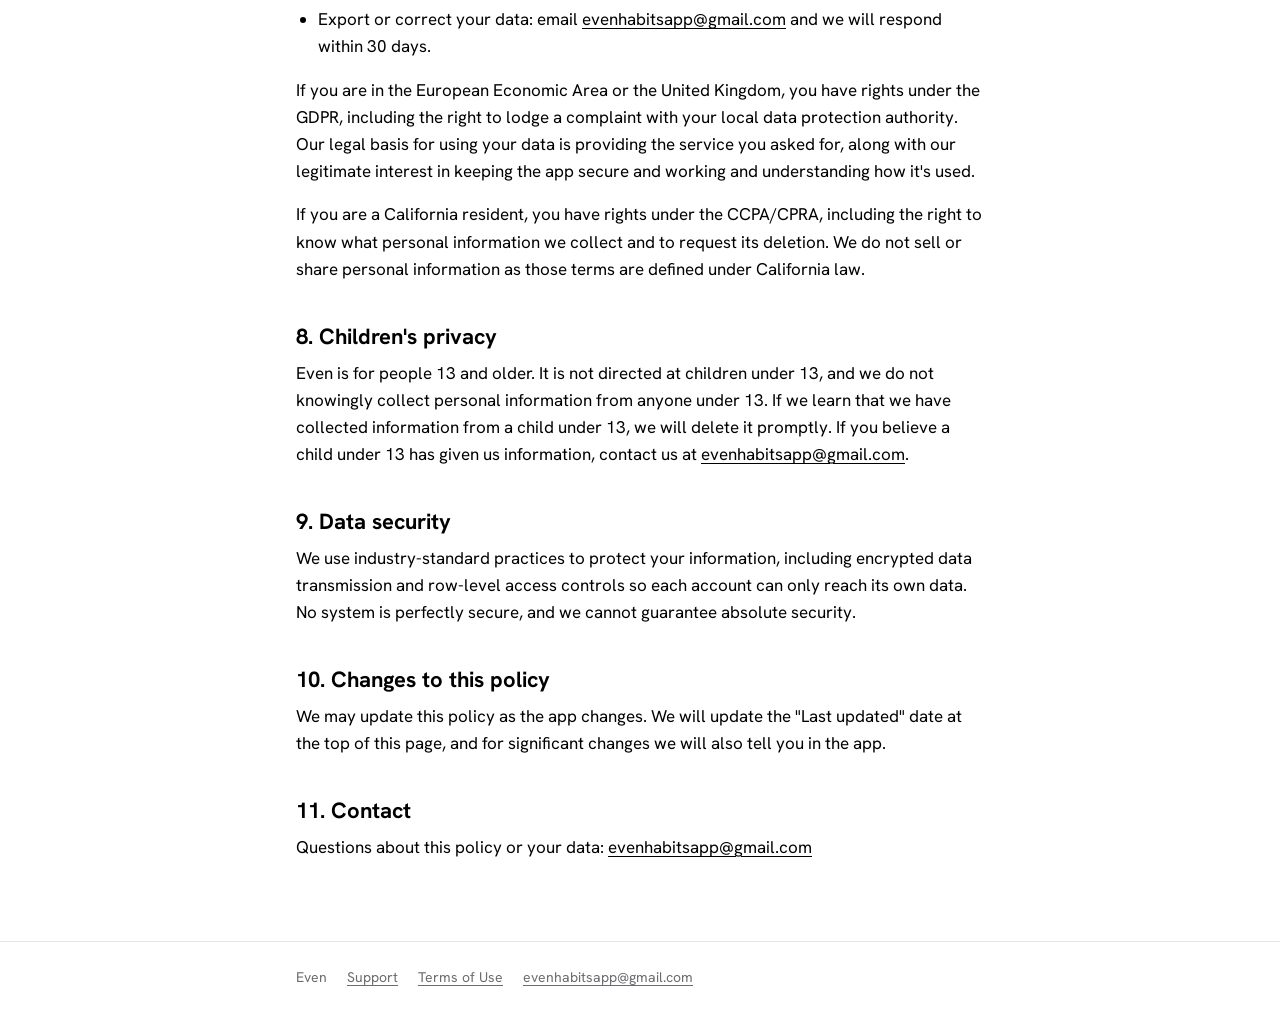
==== commit f6bc10c5: "Privacy Policy: transaction records are Apple's only (iOS only)" ====
--- a/privacy/index.html
+++ b/privacy/index.html
@@ -82,7 +82,7 @@
 
   <h2>6. Retention and deletion</h2>
   <p>We keep your data while your account is active. You can permanently delete your account and all associated data at any time in the app under Profile &gt; Account Details &gt; Delete Account. This includes your usage events and error reports in PostHog. This is self-service and you do not need to contact us. Deletion cannot be undone. Deleting your account does not cancel a subscription, so cancel that first in your Apple settings.</p>
-  <p>Deleted data may remain in encrypted backups for up to 30 days before it is erased. Some records may remain outside our systems under other companies' own policies, such as subscription records RevenueCat keeps and transaction records Apple and Google keep for their own legal purposes.</p>
+  <p>Deleted data may remain in encrypted backups for up to 30 days before it is erased. Some records may remain outside our systems under other companies' own policies, such as subscription records RevenueCat keeps and transaction records Apple keeps for its own legal purposes.</p>
 
   <h2>7. Your rights</h2>
   <p>Depending on where you live, you may have the right to access, correct, export, or delete your personal data. You can do most of this in the app:</p>
